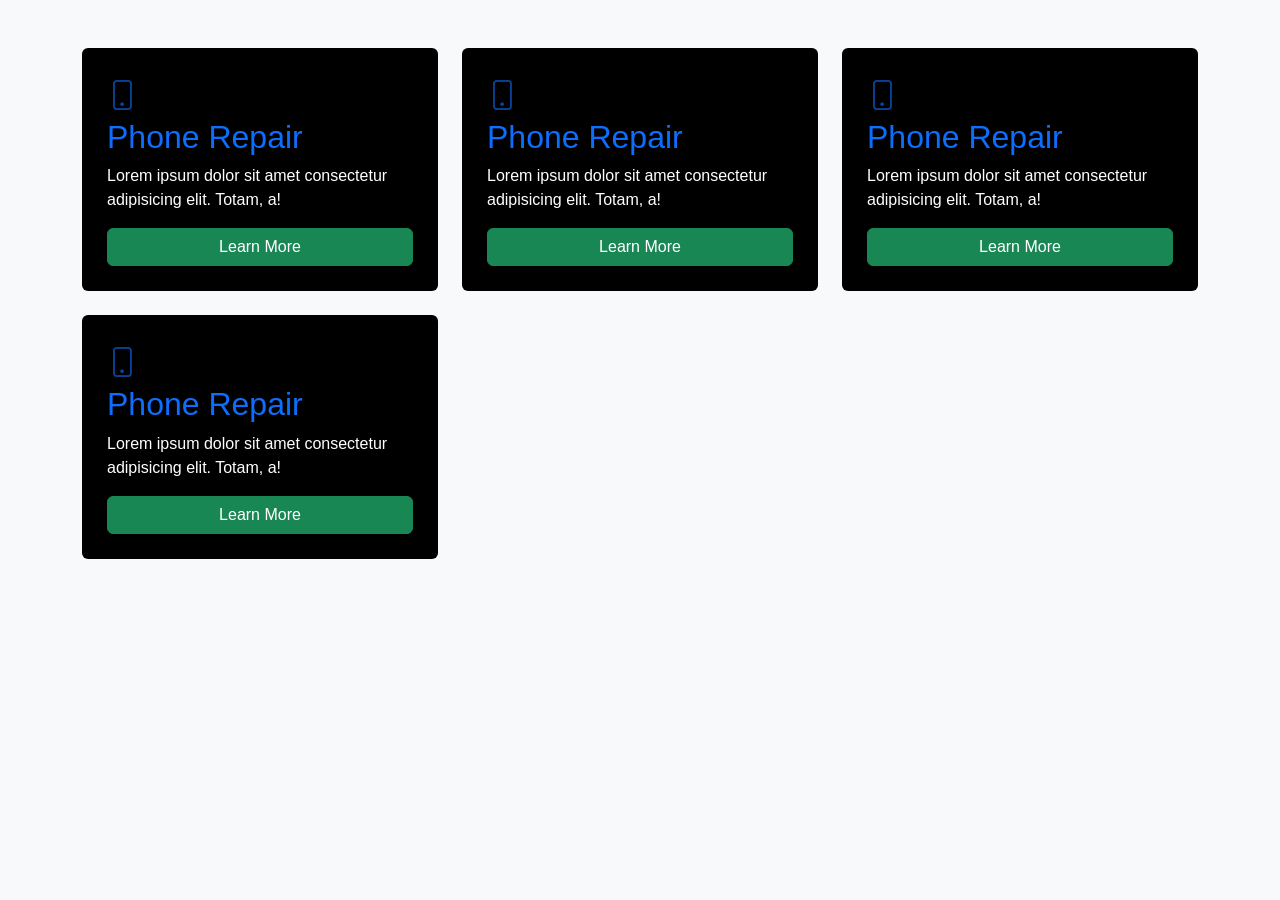
==== responsive.html @ 42af1624 "responsive card" ====
<!DOCTYPE html>
<html lang="en">
<head>
    <meta charset="UTF-8">
    <meta name="viewport" content="width=device-width, initial-scale=1.0">
    <title>Responsive Layout</title>

    <!-- Latest compiled and minified CSS -->
    <link href="https://cdn.jsdelivr.net/npm/bootstrap@5.3.8/dist/css/bootstrap.min.css" rel="stylesheet">

    <link rel="stylesheet" href="https://cdn.jsdelivr.net/npm/bootstrap-icons@1.13.2/font/bootstrap-icons.min.css">

    <link rel="stylesheet" href="style.css">
</head>
<body>
    <main>
        <section class="container my-5">
            <div class="row g-4">
                <div class="col-sm-12 col-md-6 col-lg-4">
                    <div class="card h-100 p-4">
                        <div class="card-icon1">
                            <i class="bi bi-phone"></i>
                        </div>
                        <h1 class="card-title h2 text-primary">Phone Repair</h1>
                        <p class="card-text">Lorem ipsum dolor sit amet consectetur adipisicing elit. Totam, a!</p>
                        <a href="#" class="btn btn-success">Learn More</a>
                    </div>
                </div>
                <div class="col-sm-12 col-md-6 col-lg-4">
                    <div class="card h-100 p-4">
                        <div class="card-icon1">
                            <i class="bi bi-phone"></i>
                        </div>
                        <h1 class="card-title h2 text-primary">Phone Repair</h1>
                        <p class="card-text">Lorem ipsum dolor sit amet consectetur adipisicing elit. Totam, a!</p>
                        <a href="#" class="btn btn-success">Learn More</a>
                    </div>
                </div>
                <div class="col-sm-12 col-md-6 col-lg-4">
                    <div class="card h-100 p-4">
                        <div class="card-icon1">
                            <i class="bi bi-phone"></i>
                        </div>
                        <h1 class="card-title h2 text-primary">Phone Repair</h1>
                        <p class="card-text">Lorem ipsum dolor sit amet consectetur adipisicing elit. Totam, a!</p>
                        <a href="#" class="btn btn-success">Learn More</a>
                    </div>
                </div>
                <div class="col-sm-12 col-md-6 col-lg-4">
                    <div class="card h-100 p-4">
                        <div class="card-icon1">
                            <i class="bi bi-phone"></i>
                        </div>
                        <h1 class="card-title h2 text-primary">Phone Repair</h1>
                        <p class="card-text">Lorem ipsum dolor sit amet consectetur adipisicing elit. Totam, a!</p>
                        <a href="#" class="btn btn-success">Learn More</a>
                    </div>
                </div>
            </div>
        </section>
    </main>
    <!-- Latest compiled JavaScript -->
    <script src="https://cdn.jsdelivr.net/npm/bootstrap@5.3.8/dist/js/bootstrap.bundle.min.js"></script>
</body>
</html>
---- style.css ----
* {
    padding: 0;
    margin: 0;
}

body {
    font-family: "poppins", sans-serif;
    background: #f8f9fa;
}
.nav-link:hover{
    color: #084298 !important;
}
.card{
    background: black;
    color: #fff;
    transition: all 0.3s ease;
}
.card:hover{
    transform: translateY(-5px);
    box-shadow: 4px 4px 10px 2px rgba(0,0,0,0.75);
    -webkit-box-shadow: 4px 4px 10px 2px rgba(0,0,0,0.75);
    -moz-box-shadow: 4px 4px 10px 2px rgba(0,0,0,0.75);
}
.my-services i{
    font-size: 30px;
}
.badge-custom{
    background-color: #cfe2ff;
    color: #084298;
}
.card-icon1{
    font-size: 30px;
    color: #084298;
}
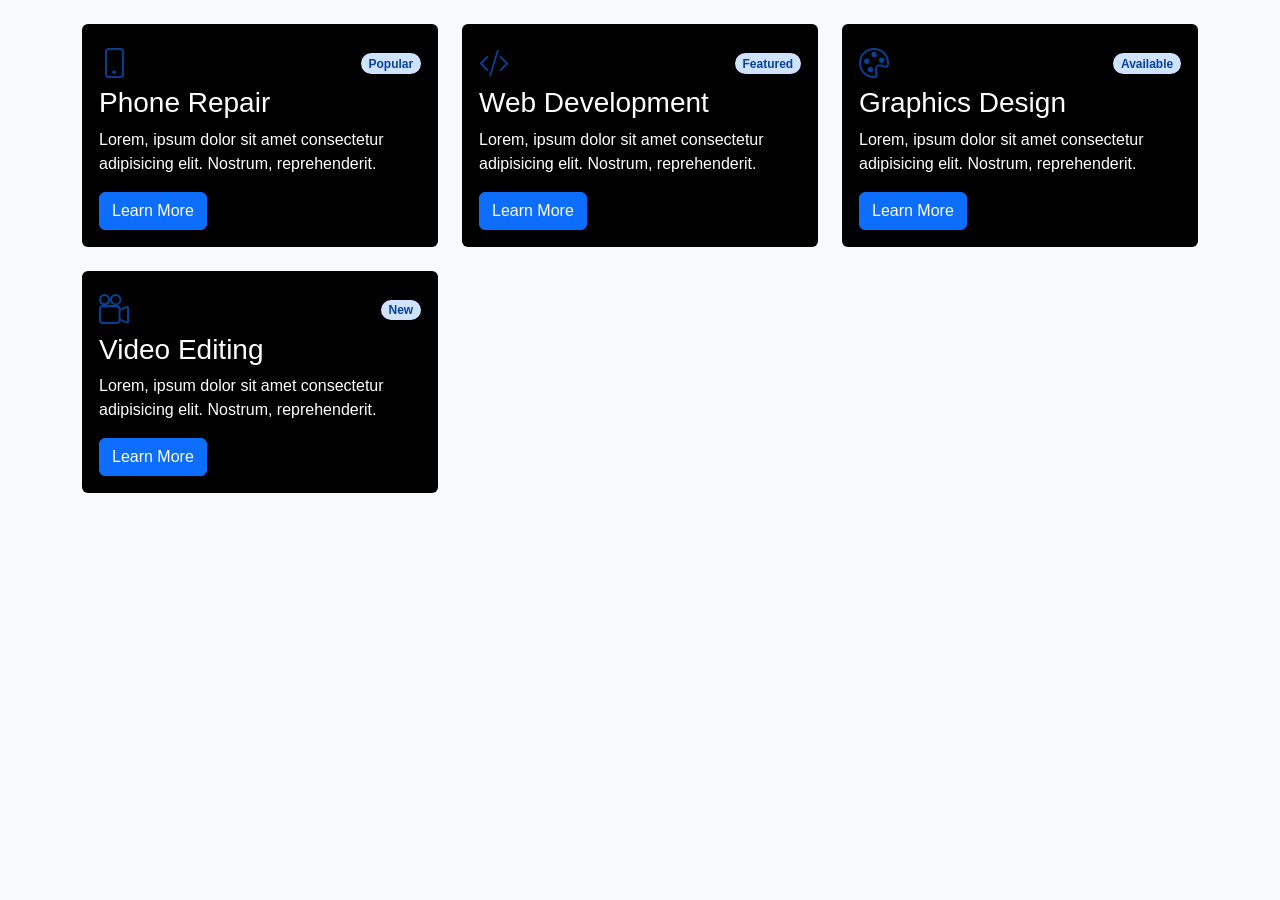
==== commit 05a8cd12: "card and badge" ====
--- a/responsive.html
+++ b/responsive.html
@@ -14,46 +14,66 @@
 </head>
 <body>
     <main>
-        <section class="container my-5">
+        <section class="container my-4">
             <div class="row g-4">
                 <div class="col-sm-12 col-md-6 col-lg-4">
-                    <div class="card h-100 p-4">
-                        <div class="card-icon1">
-                            <i class="bi bi-phone"></i>
+                    <div class="card">
+                        <div class="card-body">
+                            <div class="d-flex align-items-center justify-content-between">
+                                <div class="card-icon1">
+                                    <i class="bi bi-phone"></i>
+                                </div>
+                                <span class="badge rounded-pill badge-custom">Popular</span>
+                            </div>
+                            <h1 class="card-tittle h3">Phone Repair</h1>
+                            <p class="card-text">Lorem, ipsum dolor sit amet consectetur adipisicing elit. Nostrum, reprehenderit.</p>
+                            <a href="#" class="btn btn-primary">Learn More</a>
                         </div>
-                        <h1 class="card-title h2 text-primary">Phone Repair</h1>
-                        <p class="card-text">Lorem ipsum dolor sit amet consectetur adipisicing elit. Totam, a!</p>
-                        <a href="#" class="btn btn-success">Learn More</a>
                     </div>
                 </div>
                 <div class="col-sm-12 col-md-6 col-lg-4">
-                    <div class="card h-100 p-4">
-                        <div class="card-icon1">
-                            <i class="bi bi-phone"></i>
+                    <div class="card">
+                        <div class="card-body">
+                            <div class="d-flex align-items-center justify-content-between">
+                                <div class="card-icon1">
+                                    <i class="bi bi-code-slash"></i>
+                                </div>
+                                <span class="badge rounded-pill badge-custom">Featured</span>
+                            </div>
+                            <h1 class="card-tittle h3">Web Development</h1>
+                            <p class="card-text">Lorem, ipsum dolor sit amet consectetur adipisicing elit. Nostrum, reprehenderit.</p>
+                            <a href="#" class="btn btn-primary">Learn More</a>
                         </div>
-                        <h1 class="card-title h2 text-primary">Phone Repair</h1>
-                        <p class="card-text">Lorem ipsum dolor sit amet consectetur adipisicing elit. Totam, a!</p>
-                        <a href="#" class="btn btn-success">Learn More</a>
                     </div>
                 </div>
                 <div class="col-sm-12 col-md-6 col-lg-4">
-                    <div class="card h-100 p-4">
-                        <div class="card-icon1">
-                            <i class="bi bi-phone"></i>
+                    <div class="card">
+                        <div class="card-body">
+                            <div class="d-flex align-items-center justify-content-between">
+                                <div class="card-icon1">
+                                    <i class="bi bi-palette"></i>
+                                </div>
+                                <span class="badge rounded-pill badge-custom">Available</span>
+                            </div>
+                            <h1 class="card-tittle h3">Graphics Design</h1>
+                            <p class="card-text">Lorem, ipsum dolor sit amet consectetur adipisicing elit. Nostrum, reprehenderit.</p>
+                            <a href="#" class="btn btn-primary">Learn More</a>
                         </div>
-                        <h1 class="card-title h2 text-primary">Phone Repair</h1>
-                        <p class="card-text">Lorem ipsum dolor sit amet consectetur adipisicing elit. Totam, a!</p>
-                        <a href="#" class="btn btn-success">Learn More</a>
                     </div>
                 </div>
                 <div class="col-sm-12 col-md-6 col-lg-4">
-                    <div class="card h-100 p-4">
-                        <div class="card-icon1">
-                            <i class="bi bi-phone"></i>
+                    <div class="card">
+                        <div class="card-body">
+                            <div class="d-flex align-items-center justify-content-between">
+                                <div class="card-icon1">
+                                    <i class="bi bi-camera-reels"></i>
+                                </div>
+                                <span class="badge rounded-pill badge-custom">New</span>
+                            </div>
+                            <h1 class="card-tittle h3">Video Editing</h1>
+                            <p class="card-text">Lorem, ipsum dolor sit amet consectetur adipisicing elit. Nostrum, reprehenderit.</p>
+                            <a href="#" class="btn btn-primary">Learn More</a>
                         </div>
-                        <h1 class="card-title h2 text-primary">Phone Repair</h1>
-                        <p class="card-text">Lorem ipsum dolor sit amet consectetur adipisicing elit. Totam, a!</p>
-                        <a href="#" class="btn btn-success">Learn More</a>
                     </div>
                 </div>
             </div>
--- a/style.css
+++ b/style.css
@@ -28,7 +28,8 @@
     background-color: #cfe2ff;
     color: #084298;
 }
-.card-icon1{
+.card-icon1 i{
     font-size: 30px;
+    font-weight: 900;
     color: #084298;
 }
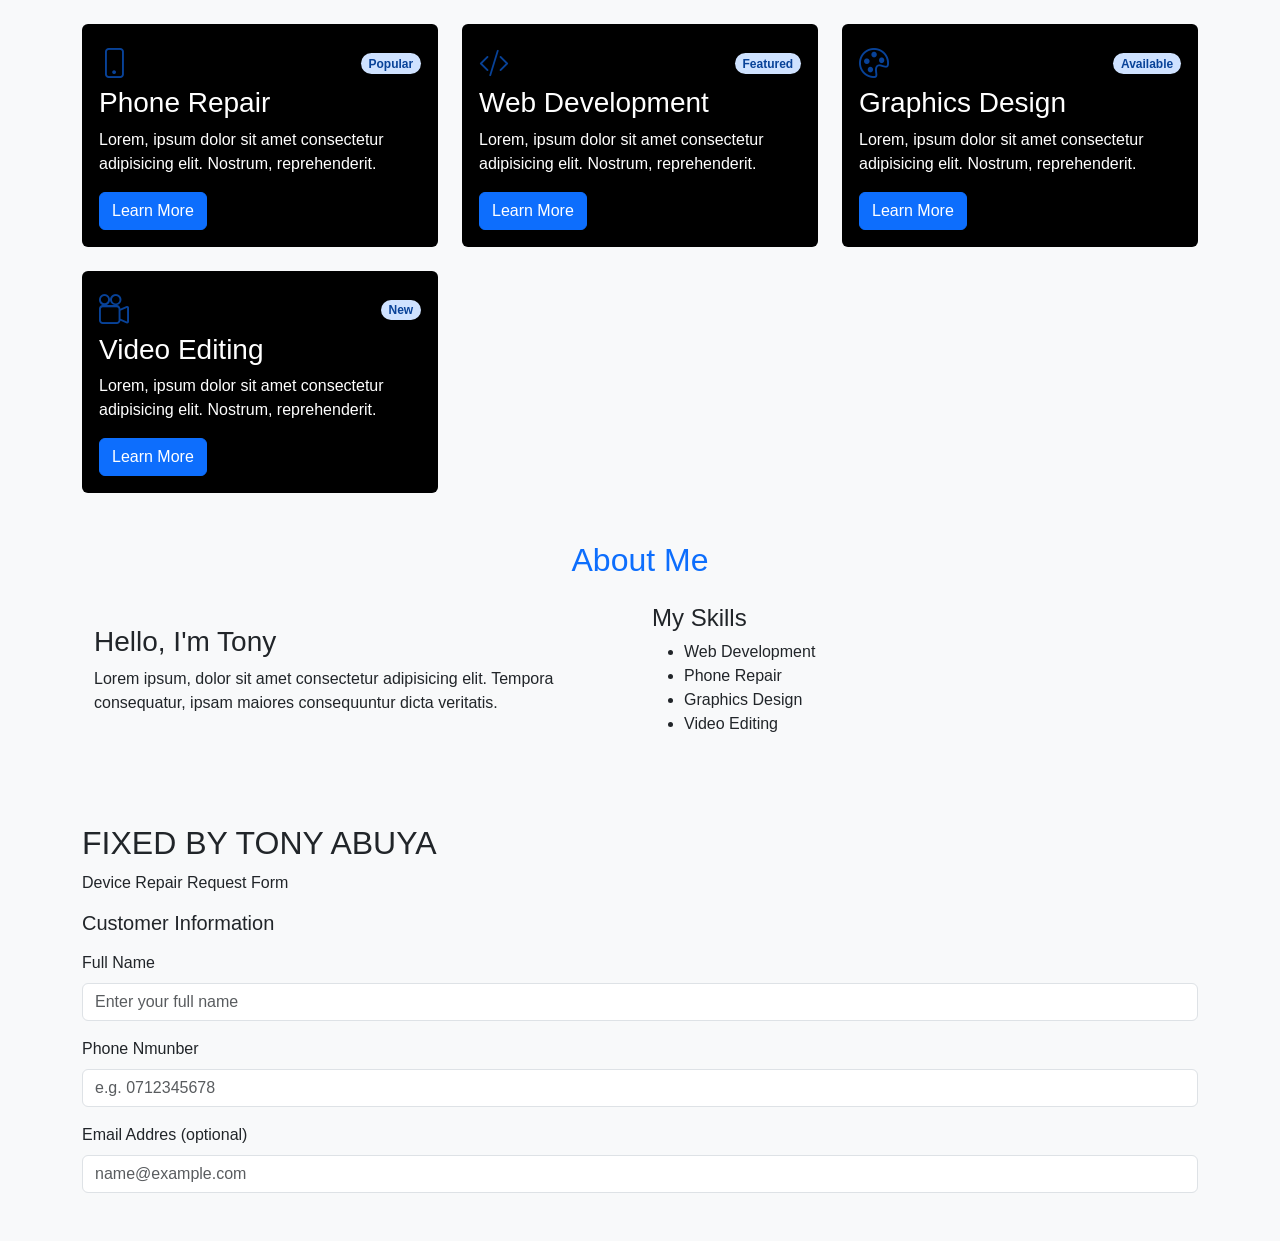
==== commit c47438ac: "form" ====
--- a/responsive.html
+++ b/responsive.html
@@ -78,6 +78,53 @@
                 </div>
             </div>
         </section>
+
+        <!-- About Section -->
+
+        <section class="container my-4 p-4">
+            <h2 class="text-primary text-center mb-4">About Me</h2>
+            <div class="row align-items-center g-4">
+                <div class="col-sm-12 col-md-6">
+                    <h3>Hello, I'm Tony</h3>
+                    <p>Lorem ipsum, dolor sit amet consectetur adipisicing elit. Tempora consequatur, ipsam maiores consequuntur dicta veritatis.</p>
+                </div>
+                <div class="col-sm-12 col-md-6">
+                        <h4>My Skills</h4>
+                        <ul>
+                            <li>Web Development</li>
+                            <li>Phone Repair</li>
+                            <li>Graphics Design</li>
+                            <li>Video Editing</li>
+                        </ul>
+                </div>  
+            </div>
+        </section>
+
+        <!-- Contact Section -->
+
+        <section class="form">
+            <div class="container my-5">
+                <h2>FIXED BY TONY ABUYA</h2>
+                <p>Device Repair Request Form</p>
+
+                <form action="">
+                    <h5 class="mb-3">Customer Information</h5>
+                    <div class="mb-3">
+                        <label for="customerName" class="form-label">Full Name</label>
+                        <input type="text" class="form-control" id="customerName" placeholder="Enter your full name" required>
+                    </div>
+                    <div class="mb-3">
+                        <label for="phoneNumber" class="form-label">Phone Nmunber</label>
+                        <input type="tel" class="form-control" id="phoneNumber" placeholder="e.g. 0712345678" required>
+                    </div>
+                    <div class="mb-3">
+                        <label for="customerEmail" class="form-label">Email Addres (optional)</label>
+                        <input type="email" class="form-control" id="customerEmail" placeholder="name@example.com">
+                    </div>
+                </form>
+            </div>
+            
+        </section>
     </main>
     <!-- Latest compiled JavaScript -->
     <script src="https://cdn.jsdelivr.net/npm/bootstrap@5.3.8/dist/js/bootstrap.bundle.min.js"></script>
